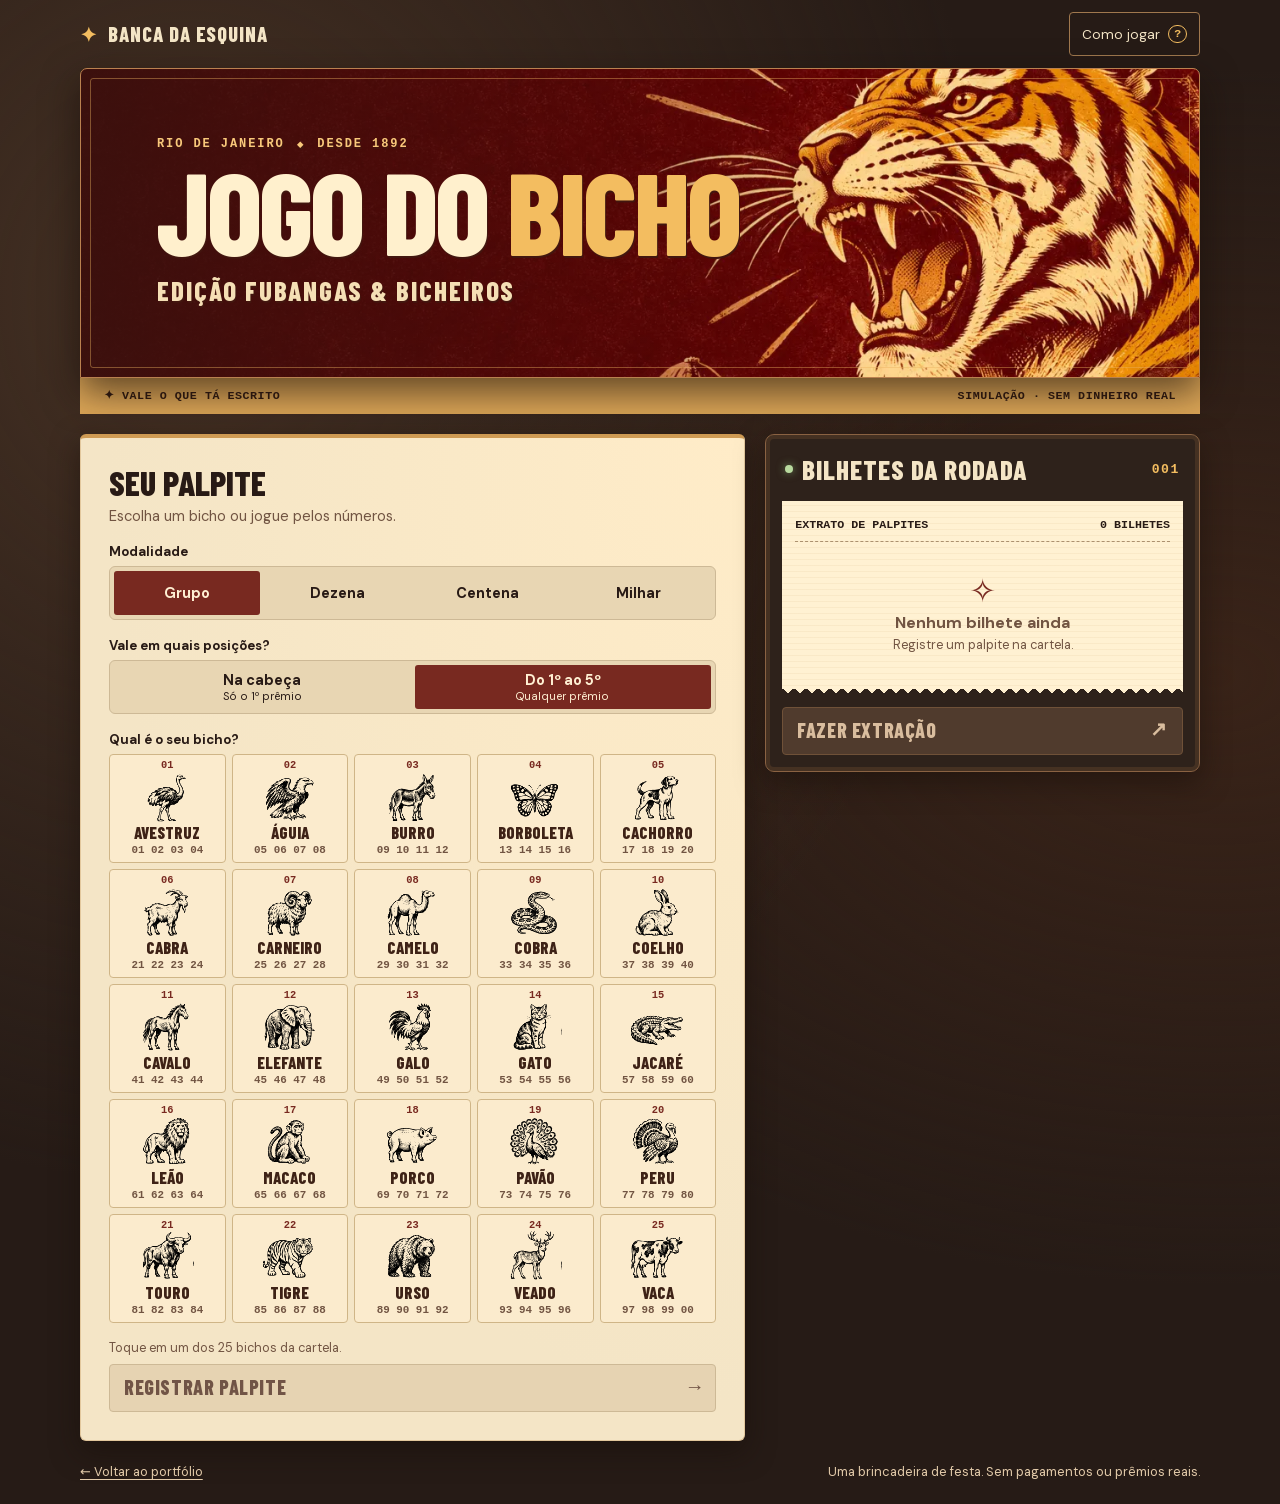
==== jogo-do-bicho/index.html @ a4965be5 "Add mobile jogo do bicho party simulator" ====
<!doctype html>
<html lang="pt-BR">
  <head>
    <meta charset="utf-8" />
    <meta name="viewport" content="width=device-width, initial-scale=1" />
    <meta name="theme-color" content="#261b16" />
    <meta name="description" content="Uma maquininha carioca de faz de conta. Escolha o bicho, registre o palpite e tire a sorte com os amigos." />
    <meta name="robots" content="noindex" />
    <link rel="canonical" href="https://gabes-machado.github.io/jogo-do-bicho/" />
    <link rel="icon" href="../assets/icons/favicon.svg" />
    <link rel="stylesheet" href="./jogo.css" />
    <script type="module" src="./jogo.mjs"></script>
    <title>Jogo do Bicho · Banca da Esquina</title>
  </head>
  <body>
    <div class="pagina">
      <header class="topo">
        <a class="marca" href="./"><span aria-hidden="true">✦</span> Banca da Esquina</a>
        <button class="ajuda" id="abrir-ajuda" type="button" aria-haspopup="dialog">Como jogar <span aria-hidden="true">?</span></button>
      </header>

      <main>
        <div class="letreiro">
          <div class="letreiro-texto">
            <p class="sobretitulo">Rio de Janeiro <span aria-hidden="true">◆</span> Desde 1892</p>
            <h1>Jogo do <em>Bicho</em></h1>
            <p class="edicao">Edição Fubangas &amp; Bicheiros</p>
          </div>
        </div>
        <div class="faixa">
          <span><span aria-hidden="true">✦</span> Vale o que tá escrito</span>
          <span>Simulação <span aria-hidden="true">·</span> Sem dinheiro real</span>
        </div>

        <noscript>Ative o JavaScript para usar a maquininha.</noscript>

        <div class="bancada">
          <section class="cartela" aria-labelledby="titulo-palpite">
            <header class="secao-cabecalho">
              <h2 id="titulo-palpite" tabindex="-1">Seu palpite</h2>
              <p>Escolha um bicho ou jogue pelos números.</p>
            </header>
            <form id="formulario">
              <fieldset>
                <legend>Modalidade</legend>
                <div class="segmentos">
                  <label><input type="radio" name="modalidade" value="grupo" checked />Grupo</label>
                  <label><input type="radio" name="modalidade" value="dezena" />Dezena</label>
                  <label><input type="radio" name="modalidade" value="centena" />Centena</label>
                  <label><input type="radio" name="modalidade" value="milhar" />Milhar</label>
                </div>
              </fieldset>

              <fieldset>
                <legend>Vale em quais posições?</legend>
                <div class="segmentos alcance">
                  <label><input type="radio" name="alcance" value="cabeca" />Na cabeça <small>Só o 1º prêmio</small></label>
                  <label><input type="radio" name="alcance" value="cercado" checked />Do 1º ao 5º <small>Qualquer prêmio</small></label>
                </div>
              </fieldset>

              <fieldset id="seletor-bichos">
                <legend>Qual é o seu bicho?</legend>
                <div class="bichos" id="bichos"></div>
              </fieldset>

              <div id="seletor-numero" class="campo-numero" hidden>
                <label for="numero" id="rotulo-numero">Número do palpite</label>
                <input id="numero" type="text" inputmode="numeric" autocomplete="off" pattern="[0-9]{2}" maxlength="2" placeholder="00" aria-describedby="dica-numero" disabled />
                <p class="dica" id="dica-numero"></p>
              </div>

              <div class="acoes-cartela">
                <p id="dica-registro" class="dica">Escolha um bicho para registrar.</p>
                <button class="botao botao-vermelho" id="registrar" type="submit" disabled>Registrar palpite <span aria-hidden="true">→</span></button>
              </div>
            </form>
          </section>

          <section class="maquininha" aria-labelledby="titulo-rodada">
            <header class="maquininha-topo">
              <span class="led" aria-hidden="true"></span>
              <h2 id="titulo-rodada" tabindex="-1">Bilhetes da rodada</h2>
              <span class="rodada-numero" id="numero-rodada">001</span>
            </header>

            <div class="papel">
              <section id="resultado" aria-labelledby="titulo-resultado" hidden>
                <header class="resultado-topo">
                  <h3 id="titulo-resultado">Deu no poste!</h3>
                  <p id="resumo-resultado"></p>
                </header>
                <ol class="premios" id="premios" aria-label="Prêmios sorteados"></ol>
              </section>
              <div class="bilhetes-topo"><span>Extrato de palpites</span><span id="total-bilhetes">0 bilhetes</span></div>
              <div class="vazio" id="sem-bilhetes">
                <span aria-hidden="true">✧</span>
                <p>Nenhum bilhete ainda</p>
                <small>Registre um palpite na cartela.</small>
              </div>
              <ol class="bilhetes" id="bilhetes" aria-label="Bilhetes registrados"></ol>
            </div>

            <div class="acoes-rodada">
              <button class="botao botao-dourado" type="button" id="sortear" disabled>Fazer extração <span aria-hidden="true">↗</span></button>
              <button class="botao botao-dourado" type="button" id="nova-rodada" hidden>Nova rodada <span aria-hidden="true">→</span></button>
              <button class="mais-palpite" type="button" id="mais-palpite" hidden>+ Registrar outro palpite</button>
            </div>
            <p class="status" id="status" role="status" aria-atomic="true"></p>
          </section>
        </div>
      </main>

      <footer class="rodape">
        <a href="../">← Voltar ao portfólio</a>
        <span>Uma brincadeira de festa. Sem pagamentos ou prêmios reais.</span>
      </footer>
    </div>

    <dialog id="ajuda" aria-labelledby="titulo-ajuda">
      <div class="ajuda-topo">
        <h2 id="titulo-ajuda">Como jogar</h2>
        <form method="dialog"><button class="fechar" aria-label="Fechar instruções" autofocus>×</button></form>
      </div>
      <ol>
        <li><strong>Escolha um palpite.</strong> Em Grupo, toque num dos 25 bichos. Em Dezena, Centena e Milhar, digite 2, 3 ou 4 algarismos.</li>
        <li><strong>Escolha onde vale.</strong> Na cabeça só conta o 1º prêmio. Do 1º ao 5º, vale qualquer uma das cinco posições.</li>
        <li><strong>Registre os bilhetes e faça a extração.</strong> Todo mundo na mesma rodada concorre ao mesmo sorteio. A maquininha confere os acertos.</li>
      </ol>
      <p>Exemplo: se sair <strong>0088</strong>, a dezena é <strong>88</strong>, a centena é <strong>088</strong> e o bicho é <strong>Tigre</strong>, porque 88 pertence ao grupo 22.</p>
      <p class="fontes">
        <a href="https://www.gov.br/fazenda/pt-br/composicao/orgaos/secretaria-de-premios-e-apostas/arquivos/arquivos-pdf/sei_46908324_nota_tecnica_3826-1.pdf">Tabela tradicional</a>
        <a href="https://revistaagcrj.rio.br/index.php/ojs/article/view/6">História no Rio</a>
      </p>
    </dialog>
  </body>
</html>
---- jogo-do-bicho/jogo.css ----
@font-face {
  font-family: "Barlow Condensed";
  src: url("./assets/barlow-condensed-800.woff2") format("woff2");
  font-style: normal;
  font-weight: 800;
  font-display: swap;
}

@font-face {
  font-family: "DM Sans";
  src: url("./assets/dm-sans.woff2") format("woff2");
  font-style: normal;
  font-weight: 400 700;
  font-display: swap;
}

:root {
  color-scheme: dark;
  --fundo: #261b16;
  --papel: #f4e5c6;
  --tinta: #281a15;
  --suave: #715442;
  --vinho: #782920;
  --ouro: #f3bd60;
  --linha: #cdb996;
  --titulo: "Barlow Condensed", "Arial Narrow", sans-serif;
  --mono: ui-monospace, "Courier New", monospace;
  font-family: "DM Sans", system-ui, sans-serif;
  color: var(--papel);
  background: var(--fundo);
}

*, *::before, *::after { box-sizing: border-box; }
[hidden] { display: none !important; }

body {
  margin: 0;
  background:
    radial-gradient(ellipse at 15% 20%, #443023 0%, transparent 52%),
    radial-gradient(ellipse at 95% 45%, #392318 0%, transparent 52%),
    var(--fundo);
}

h1, h2, h3, p { margin: 0; }
a { color: inherit; }
button, input { font: inherit; }
button { cursor: pointer; }
button:disabled { cursor: default; }
:focus-visible { outline: 2px solid #277067; outline-offset: 3px; }
.topo :focus-visible, .maquininha :focus-visible, .rodape :focus-visible {
  outline-color: var(--ouro);
}

.pagina {
  width: min(1120px, calc(100% - 48px));
  margin-inline: auto;
}

.topo {
  min-height: 68px;
  display: flex;
  align-items: center;
  justify-content: space-between;
  gap: 12px;
}

.marca {
  font: 800 1.27rem/1 var(--titulo);
  letter-spacing: .045em;
  text-transform: uppercase;
  text-decoration: none;
}

.marca span { color: var(--ouro); margin-right: .27em; }

.ajuda {
  display: flex;
  min-height: 44px;
  align-items: center;
  gap: 8px;
  padding: 0 12px;
  border: 1px solid #a0784e;
  border-radius: 4px;
  color: var(--papel);
  background: transparent;
  font-size: .84rem;
  white-space: nowrap;
}

.ajuda span {
  display: grid;
  place-items: center;
  width: 1.16rem;
  height: 1.16rem;
  border: 1px solid currentColor;
  border-radius: 50%;
  color: var(--ouro);
  font: 700 .72rem/1 var(--mono);
}

.letreiro {
  position: relative;
  display: flex;
  align-items: center;
  min-height: 310px;
  overflow: hidden;
  border: 1px solid #ba814f;
  border-radius: 7px 7px 0 0;
  box-shadow: 0 14px 36px #160d08a0;
  background:
    linear-gradient(90deg, #39110eee, #54150a00 68%),
    url("./assets/rio-tigre.webp") right 24% / 100% auto no-repeat,
    #501610;
}

.letreiro::after {
  position: absolute;
  inset: 9px;
  border: 1px solid #e9b0616b;
  border-radius: 3px;
  content: "";
  pointer-events: none;
}

.letreiro-texto {
  position: relative;
  z-index: 1;
  padding: 24px 0 28px clamp(24px, 6vw, 76px);
  text-shadow: 1px 2px 0 #42160f;
}

.sobretitulo {
  color: #f9c97b;
  font: 700 .75rem/1.4 var(--mono);
  letter-spacing: .16em;
  text-transform: uppercase;
}

.sobretitulo span { margin-inline: .4em; font-size: .68em; }

h1 {
  margin: 5px 0 10px;
  color: #fff0cd;
  font: 800 clamp(4.1rem, 9vw, 8rem)/.93 var(--titulo);
  letter-spacing: -.025em;
  text-transform: uppercase;
}

h1 em { color: var(--ouro); font-style: normal; }

.edicao {
  color: #f5dfb5;
  font: 800 clamp(1rem, 2.3vw, 1.65rem)/1.2 var(--titulo);
  letter-spacing: .075em;
  text-transform: uppercase;
}

.faixa {
  display: flex;
  justify-content: space-between;
  align-items: center;
  gap: 6px 14px;
  padding: 10px clamp(12px, 3vw, 24px);
  background: #dca657;
  color: #311b12;
  font: 700 .73rem/1.4 var(--mono);
  letter-spacing: .045em;
  text-transform: uppercase;
}

.bancada {
  display: grid;
  grid-template-columns: minmax(0, 1.53fr) minmax(0, 1fr);
  align-items: start;
  gap: 20px;
  margin-top: 20px;
}

.cartela {
  min-width: 0;
  border: 1px solid #e2c79c;
  border-top: 4px solid #cf9b54;
  border-radius: 6px;
  padding: clamp(14px, 2.6vw, 28px);
  color-scheme: light;
  color: var(--tinta);
  background: radial-gradient(ellipse at top right, #ffecc8, var(--papel) 68%);
  box-shadow: 0 10px 28px #180f0a8c;
}

h2 { font: 800 2.15rem/.98 var(--titulo); text-transform: uppercase; }
.secao-cabecalho p { margin-top: 6px; color: var(--suave); font-size: .92rem; }

fieldset {
  min-inline-size: 0;
  margin: 17px 0 0;
  padding: 0;
  border: 0;
}

legend, .campo-numero > label {
  padding: 0;
  margin-bottom: 6px;
  font-size: .83rem;
  font-weight: 700;
}

.segmentos {
  display: grid;
  grid-template-columns: repeat(4, minmax(0, 1fr));
  gap: 4px;
  padding: 4px;
  border: 1px solid var(--linha);
  border-radius: 6px;
  background: #e8d6b3;
}

.segmentos label, .bicho {
  position: relative;
  display: grid;
  cursor: pointer;
  user-select: none;
}

.segmentos label {
  min-height: 44px;
  place-content: center;
  justify-items: center;
  padding: 4px 1px;
  border-radius: 3px;
  font-size: clamp(.77rem, 1.9vw, .9rem);
  font-weight: 700;
}

.segmentos label:has(:checked) { color: #fff0d3; background: var(--vinho); }
.segmentos label:has(:focus-visible), .bicho:has(:focus-visible) {
  outline: 2px solid #277067;
  outline-offset: 2px;
  z-index: 1;
}

.segmentos input, .bicho input {
  position: absolute;
  width: 1px;
  height: 1px;
  margin: 0;
  opacity: 0;
}

.alcance { grid-template-columns: 1fr 1fr; }
.alcance label small { font-size: .69rem; font-weight: 400; }

.bichos {
  display: grid;
  gap: 6px;
  grid-template-columns: repeat(5, minmax(0, 1fr));
}

.bicho {
  min-width: 0;
  align-content: start;
  justify-items: center;
  padding: 5px 1px 5px;
  border: 1px solid #cfb587;
  border-radius: 4px;
  color: #3e2216;
  background: #fbebcd;
}

.bicho:has(:checked) {
  border-color: var(--vinho);
  box-shadow: inset 0 0 0 2px var(--vinho);
  background: #efd19c;
}

.segmentos label:has(:disabled), .bicho:has(:disabled) { cursor: default; }

@media (hover: hover) {
  .bicho:hover:not(:has(:disabled)), .segmentos label:hover:not(:has(:checked, :disabled)) {
    background-color: #f2d8a8;
  }
}

.gravura {
  display: block;
  width: 100%;
  max-width: 54px;
  aspect-ratio: 1;
  background: url("./assets/bichos.webp") 0 0 / 500% 500% no-repeat;
  filter: grayscale(1) contrast(1.7);
  mix-blend-mode: multiply;
}

.bicho-grupo {
  color: var(--vinho);
  font: 700 .65rem/1 var(--mono);
}

.bicho-nome {
  font: 800 clamp(.76rem, 2.4vw, 1.04rem)/1 var(--titulo);
  text-transform: uppercase;
}

.bicho-dezenas {
  margin-top: 4px;
  color: var(--suave);
  font: 600 clamp(.46rem, 1.47vw, .68rem)/1.1 var(--mono);
  white-space: nowrap;
}

.campo-numero { display: grid; margin-top: 17px; }

.campo-numero input {
  width: 100%;
  max-width: 10rem;
  padding: .28em .35em;
  border: 1px solid #98794e;
  border-radius: 4px;
  color: var(--tinta);
  background: #fff6df;
  font: 700 1.85rem/1.2 var(--mono);
  letter-spacing: .1em;
}

.campo-numero .dica { margin-top: 6px; }
.dica { color: var(--suave); font-size: .79rem; }

.acoes-cartela {
  display: flex;
  flex-direction: column;
  gap: 8px;
  margin-top: 16px;
}

.botao {
  display: flex;
  min-height: 48px;
  width: 100%;
  align-items: center;
  justify-content: space-between;
  gap: 10px;
  padding: 8px 14px;
  border: 1px solid transparent;
  border-radius: 4px;
  font: 800 1.24rem/1 var(--titulo);
  letter-spacing: .03em;
  text-transform: uppercase;
}

.botao span { font-family: var(--mono); }
.botao-vermelho { color: #fff0d3; background: var(--vinho); }
.botao-vermelho:disabled { color: #715446; background: #e6d3b2; border-color: var(--linha); }
.botao-dourado { color: #2b1a10; background: var(--ouro); }
.botao-dourado:disabled { color: #d9bd9e; background: #503b2d; border-color: #6f5138; }

.maquininha {
  position: sticky;
  top: 16px;
  min-width: 0;
  padding: 16px;
  border: 1px solid #8a6242;
  border-radius: 9px;
  background: #2e221b;
  box-shadow: inset 0 0 0 4px #453122, 0 10px 28px #180f0a8c;
}

.maquininha-topo {
  display: flex;
  align-items: center;
  gap: 9px;
  margin-bottom: 13px;
  padding: 5px 3px;
}

.maquininha-topo h2 { font-size: clamp(1.17rem, 3.4vw, 1.67rem); letter-spacing: .035em; }

.led {
  flex: 0 0 8px;
  height: 8px;
  border-radius: 50%;
  background: #b9db9f;
  box-shadow: 0 0 8px #aff69980;
}

.rodada-numero {
  margin-left: auto;
  color: var(--ouro);
  font: 700 .82rem/1 var(--mono);
  letter-spacing: .12em;
}

.papel {
  padding: 16px 13px 19px;
  color: var(--tinta);
  background:
    repeating-linear-gradient(0deg, #a36e2010 0 1px, transparent 1px 6px),
    #fff1d2;
  clip-path: polygon(0 0, 100% 0, 100% calc(100% - 5px), 0 calc(100% - 5px));
  position: relative;
}

.papel::after {
  position: absolute;
  left: 0;
  right: 0;
  bottom: 0;
  height: 9px;
  content: "";
  background:
    linear-gradient(135deg, transparent 50%, #2e221b 50%) 0 0 / 12px 10px,
    linear-gradient(225deg, transparent 50%, #2e221b 50%) 0 0 / 12px 10px;
}

.bilhetes-topo {
  display: flex;
  justify-content: space-between;
  gap: 8px;
  border-bottom: 1px dashed #ac916f;
  padding-bottom: 8px;
  font: 700 clamp(.63rem, 2.1vw, .73rem)/1.4 var(--mono);
  text-transform: uppercase;
}

.vazio {
  padding: 28px 0 25px;
  color: var(--suave);
  text-align: center;
}

.vazio span { color: var(--vinho); font-size: 2rem; }
.vazio p { font-weight: 700; }
.vazio small { font-size: .79rem; }

.bilhetes, .premios { list-style: none; margin: 0; padding: 0; }
.bilhetes { max-height: 19rem; overflow: auto; overscroll-behavior: contain; }

.bilhete, .premio {
  display: grid;
  align-items: center;
  gap: 7px;
  border-bottom: 1px dashed #ac916f;
  padding: 7px 0;
}

.bilhete { grid-template-columns: auto minmax(0, 1fr) auto; }
.bilhete:last-child { border-bottom: 0; padding-bottom: 0; }

.bilhete-numero, .premio-posicao, .premio-grupo {
  font: 700 .72rem/1 var(--mono);
  color: var(--suave);
}

.bilhete-dados { display: grid; gap: 2px; }
.bilhete-dados strong { font-size: .92rem; }
.bilhete-dados small { color: var(--suave); font-size: .72rem; }
.bilhete-situacao { color: var(--suave); font-size: .71rem; text-align: right; }
.bilhete.acertou .bilhete-situacao { color: #21533d; font-weight: 700; }

.resultado-topo h3 { color: var(--vinho); font: 800 2.05rem/.95 var(--titulo); text-transform: uppercase; }
.resultado-topo p { color: var(--suave); margin-top: 5px; font-size: .81rem; }
.premios { margin: 6px 0 14px; }
.premio { grid-template-columns: 1.3rem 3.4rem 24px minmax(0, 1fr) auto; }
.premio:first-child .milhar { color: var(--vinho); }
.milhar { font: 700 1.14rem/1.1 var(--mono); }
.premio-bicho { font-size: .84rem; font-weight: 700; }

.acoes-rodada { display: grid; gap: 6px; margin-top: 9px; }

.mais-palpite {
  min-height: 44px;
  border: 0;
  color: var(--papel);
  background: transparent;
  text-decoration: underline;
  text-underline-offset: 3px;
  font-size: .84rem;
}

.status:not(:empty) { margin-top: 7px; color: #e9d2b2; font-size: .79rem; }
noscript { display: block; padding: 12px 0; }

.rodape {
  display: flex;
  flex-wrap: wrap;
  justify-content: space-between;
  gap: 9px 14px;
  padding: 22px 0 max(24px, env(safe-area-inset-bottom));
  color: #e3cbaa;
  font-size: .8rem;
}

.rodape a, .fontes a { text-underline-offset: 3px; }

dialog {
  width: min(480px, calc(100% - 24px));
  max-height: calc(100% - 24px);
  padding: 20px;
  border: 2px solid #b57c42;
  border-radius: 7px;
  color: var(--tinta);
  background: var(--papel);
}

dialog::backdrop { background: #190e0be0; }
.ajuda-topo { display: flex; justify-content: space-between; align-items: center; gap: 10px; }

.fechar {
  width: 44px;
  height: 44px;
  border: 1px solid #9f7350;
  border-radius: 4px;
  color: var(--vinho);
  background: transparent;
  font-size: 1.5rem;
}

dialog ol { display: grid; gap: 9px; padding-left: 1.4em; }
dialog li, dialog p { font-size: .9rem; }
.fontes { display: flex; flex-wrap: wrap; gap: 6px 16px; margin-top: 12px; color: var(--vinho); }

@media (max-width: 760px) {
  .pagina { width: min(540px, calc(100% - 24px)); }
  .topo { min-height: 58px; }
  .letreiro {
    min-height: 218px;
    background:
      linear-gradient(90deg, #37100de8 5%, #4c140b96 55%, transparent 78%),
      url("./assets/rio-tigre.webp") right 36% / auto 125% no-repeat,
      #501610;
  }
  h1 { max-width: min-content; font-size: clamp(3rem, 12vw, 4.5rem); }
  .sobretitulo { font-size: .58rem; letter-spacing: .115em; }
  .edicao { font-size: .95rem; letter-spacing: .035em; }
  .faixa { font-size: .58rem; letter-spacing: 0; }
  .bancada { grid-template-columns: 1fr; gap: 14px; margin-top: 14px; }
  .maquininha { position: static; }
  .gravura { max-width: 50px; }
  .acoes-cartela {
    position: sticky;
    z-index: 2;
    bottom: 0;
    padding: 8px 0 max(8px, env(safe-area-inset-bottom));
    background: var(--papel);
    box-shadow: 0 -7px 10px var(--papel);
  }
}

@media (max-width: 365px) {
  .cartela { padding-inline: 10px; }
  .bichos { gap: 3px; }
  .bicho-nome { font-size: .7rem; }
  .bicho-dezenas { font-size: .45rem; }
}
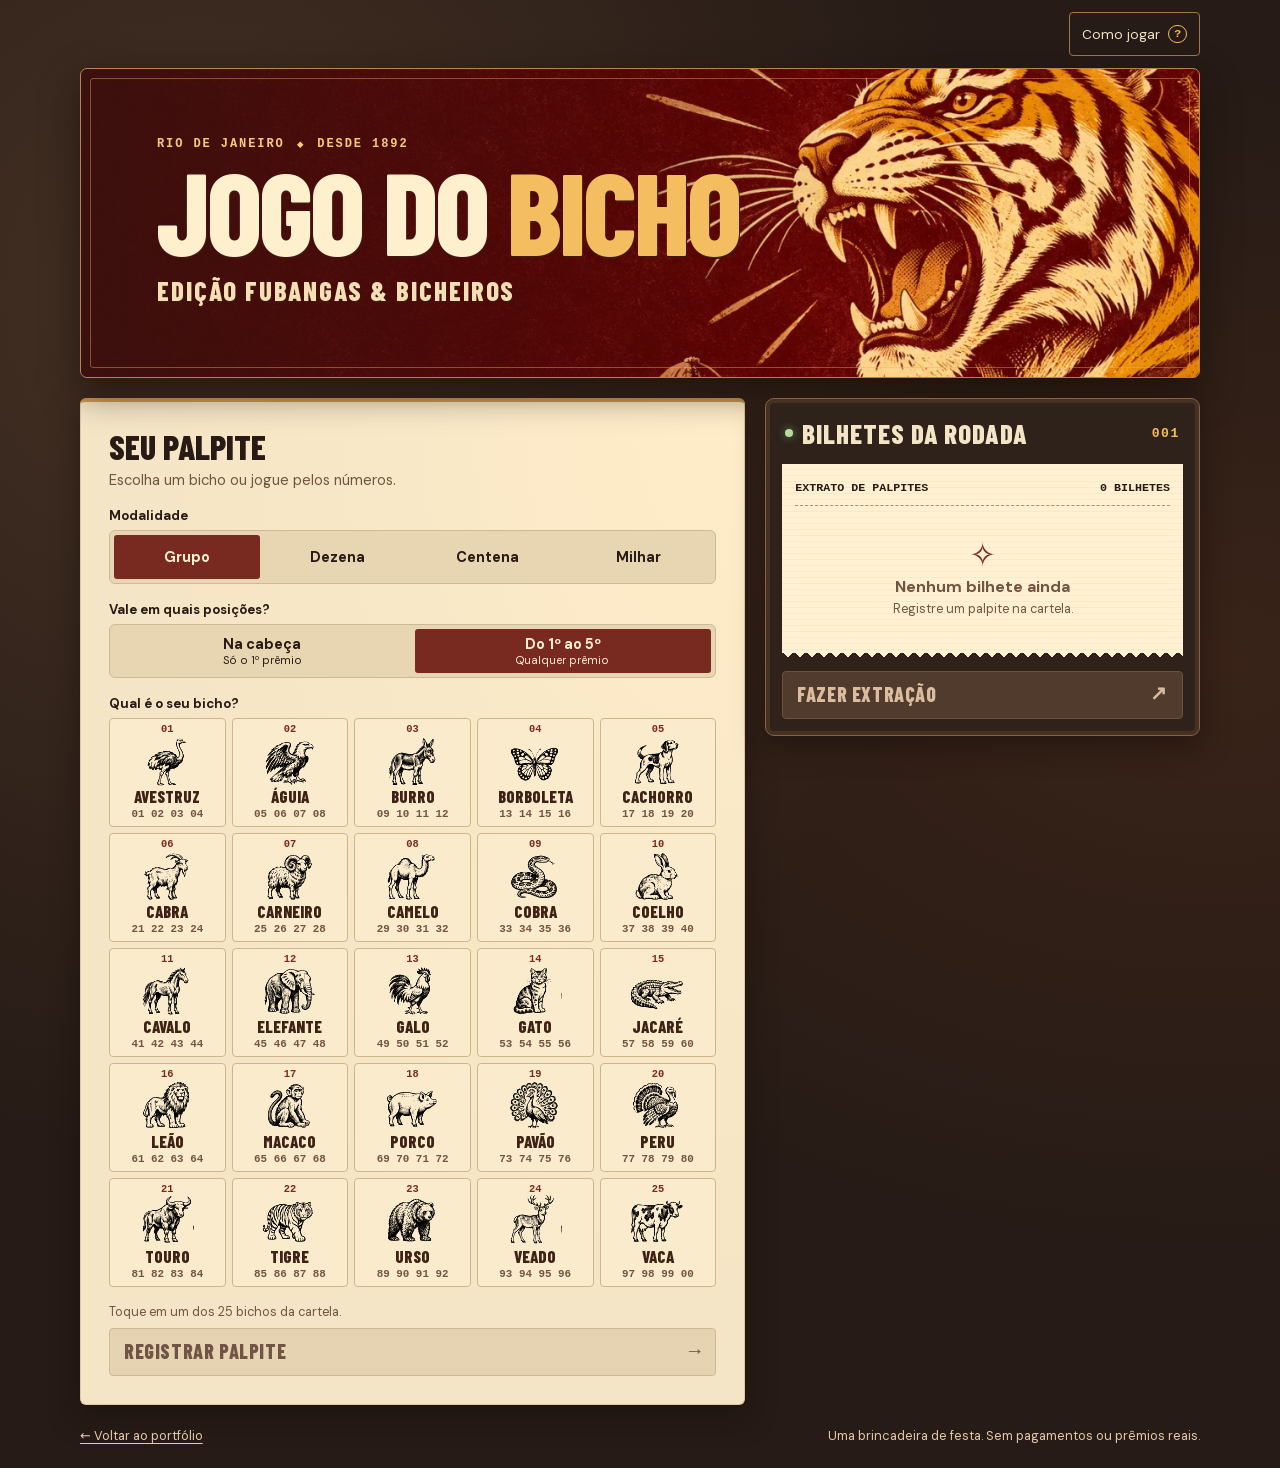
==== commit 63e7b3b9: "Share jogo do bicho receipts as PNGs" ====
--- a/jogo-do-bicho/index.html
+++ b/jogo-do-bicho/index.html
@@ -15,7 +15,6 @@
   <body>
     <div class="pagina">
       <header class="topo">
-        <a class="marca" href="./"><span aria-hidden="true">✦</span> Banca da Esquina</a>
         <button class="ajuda" id="abrir-ajuda" type="button" aria-haspopup="dialog">Como jogar <span aria-hidden="true">?</span></button>
       </header>
 
@@ -26,10 +25,6 @@
             <h1>Jogo do <em>Bicho</em></h1>
             <p class="edicao">Edição Fubangas &amp; Bicheiros</p>
           </div>
-        </div>
-        <div class="faixa">
-          <span><span aria-hidden="true">✦</span> Vale o que tá escrito</span>
-          <span>Simulação <span aria-hidden="true">·</span> Sem dinheiro real</span>
         </div>
 
         <noscript>Ative o JavaScript para usar a maquininha.</noscript>
@@ -103,6 +98,11 @@
 
             <div class="acoes-rodada">
               <button class="botao botao-dourado" type="button" id="sortear" disabled>Fazer extração <span aria-hidden="true">↗</span></button>
+              <div class="acoes-extrato" id="acoes-extrato" hidden>
+                <button class="botao botao-compartilhar" type="button" id="compartilhar-extrato" disabled>Compartilhar no WhatsApp <span aria-hidden="true">↗</span></button>
+                <a id="baixar-extrato" hidden>Baixar PNG</a>
+                <p class="status" id="status-extrato" role="status"></p>
+              </div>
               <button class="botao botao-dourado" type="button" id="nova-rodada" hidden>Nova rodada <span aria-hidden="true">→</span></button>
               <button class="mais-palpite" type="button" id="mais-palpite" hidden>+ Registrar outro palpite</button>
             </div>
--- a/jogo-do-bicho/jogo.css
+++ b/jogo-do-bicho/jogo.css
@@ -60,18 +60,8 @@
   min-height: 68px;
   display: flex;
   align-items: center;
-  justify-content: space-between;
-  gap: 12px;
-}
-
-.marca {
-  font: 800 1.27rem/1 var(--titulo);
-  letter-spacing: .045em;
-  text-transform: uppercase;
-  text-decoration: none;
-}
-
-.marca span { color: var(--ouro); margin-right: .27em; }
+  justify-content: flex-end;
+}
 
 .ajuda {
   display: flex;
@@ -105,7 +95,7 @@
   min-height: 310px;
   overflow: hidden;
   border: 1px solid #ba814f;
-  border-radius: 7px 7px 0 0;
+  border-radius: 7px;
   box-shadow: 0 14px 36px #160d08a0;
   background:
     linear-gradient(90deg, #39110eee, #54150a00 68%),
@@ -152,19 +142,6 @@
   color: #f5dfb5;
   font: 800 clamp(1rem, 2.3vw, 1.65rem)/1.2 var(--titulo);
   letter-spacing: .075em;
-  text-transform: uppercase;
-}
-
-.faixa {
-  display: flex;
-  justify-content: space-between;
-  align-items: center;
-  gap: 6px 14px;
-  padding: 10px clamp(12px, 3vw, 24px);
-  background: #dca657;
-  color: #311b12;
-  font: 700 .73rem/1.4 var(--mono);
-  letter-spacing: .045em;
   text-transform: uppercase;
 }
 
@@ -465,6 +442,20 @@
 .premio-bicho { font-size: .84rem; font-weight: 700; }
 
 .acoes-rodada { display: grid; gap: 6px; margin-top: 9px; }
+
+.acoes-extrato { display: grid; margin-bottom: 5px; }
+.botao-compartilhar { color: #fff2d7; background: #295742; }
+.botao-compartilhar:disabled { color: #ddd0ba; background: #3f4031; }
+
+.acoes-extrato a {
+  display: grid;
+  min-height: 44px;
+  place-items: center;
+  justify-self: center;
+  padding-inline: 10px;
+  font-size: .84rem;
+  text-underline-offset: 3px;
+}
 
 .mais-palpite {
   min-height: 44px;
@@ -531,7 +522,6 @@
   h1 { max-width: min-content; font-size: clamp(3rem, 12vw, 4.5rem); }
   .sobretitulo { font-size: .58rem; letter-spacing: .115em; }
   .edicao { font-size: .95rem; letter-spacing: .035em; }
-  .faixa { font-size: .58rem; letter-spacing: 0; }
   .bancada { grid-template-columns: 1fr; gap: 14px; margin-top: 14px; }
   .maquininha { position: static; }
   .gravura { max-width: 50px; }
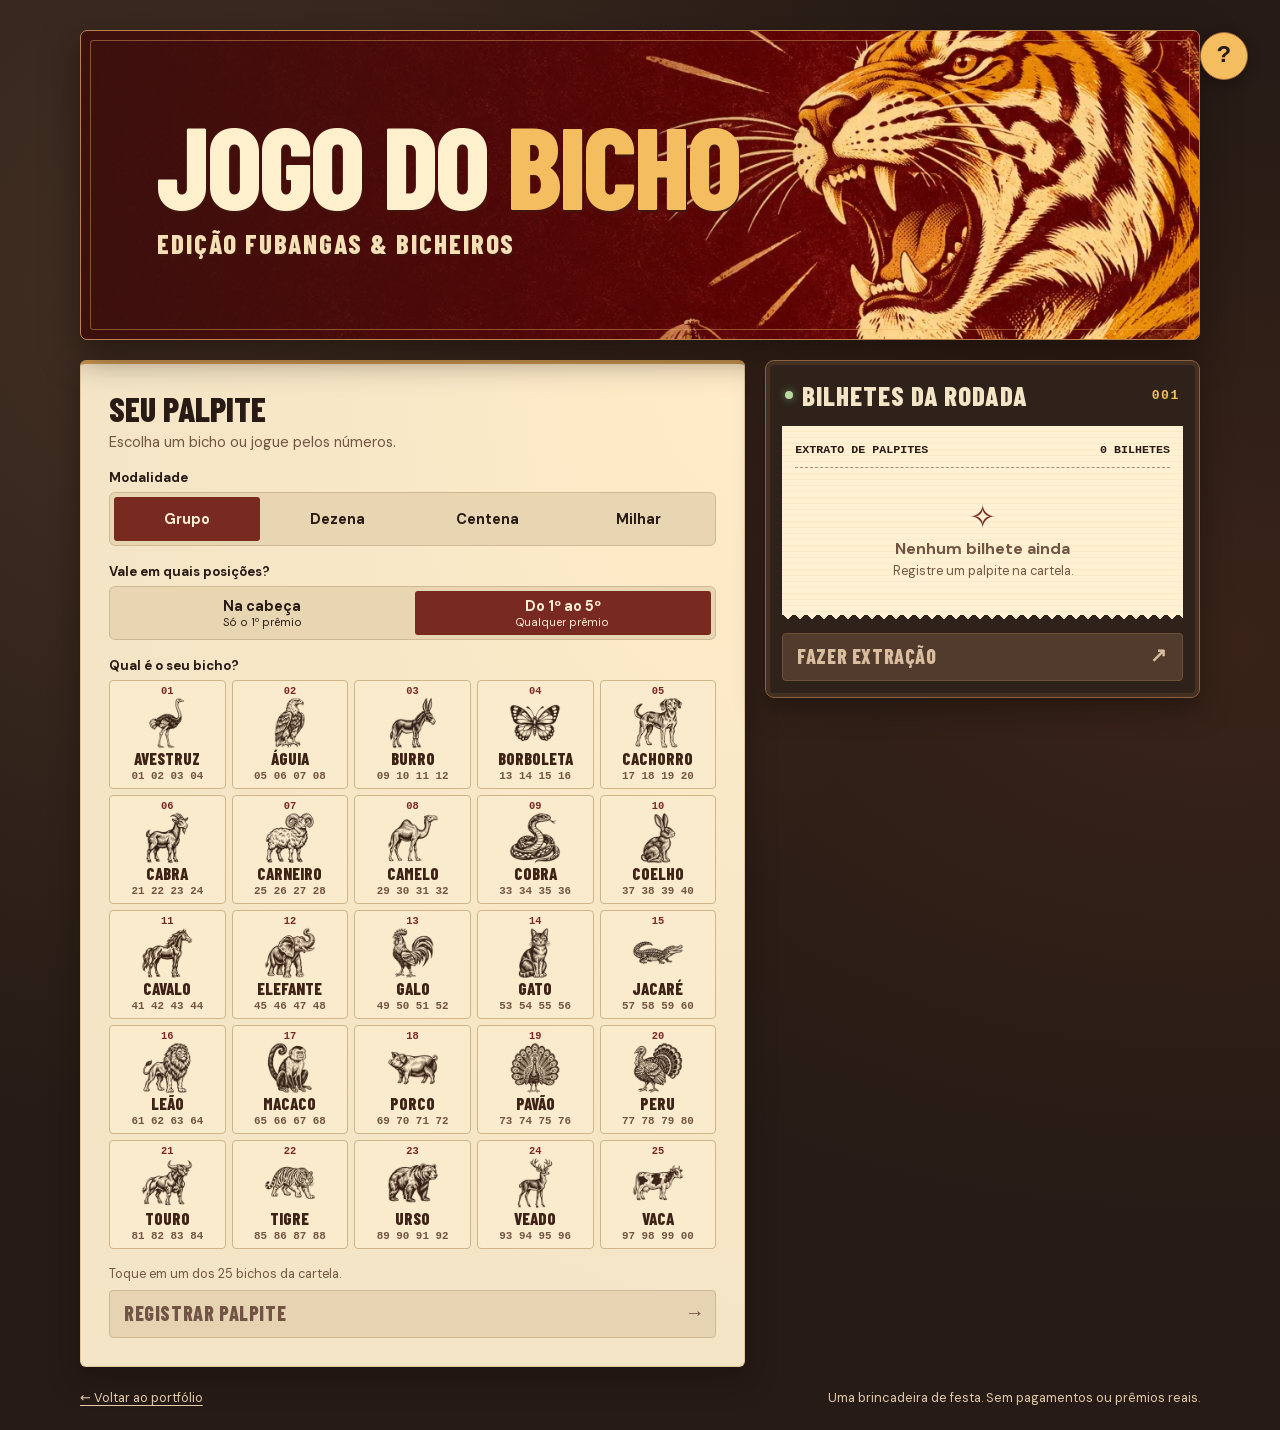
==== commit 53471ecc: "Float the jogo do bicho help button" ====
--- a/jogo-do-bicho/index.html
+++ b/jogo-do-bicho/index.html
@@ -13,15 +13,11 @@
     <title>Jogo do Bicho · Banca da Esquina</title>
   </head>
   <body>
+    <button class="ajuda" id="abrir-ajuda" type="button" aria-label="Como jogar" aria-haspopup="dialog" aria-controls="ajuda" title="Como jogar">?</button>
     <div class="pagina">
-      <header class="topo">
-        <button class="ajuda" id="abrir-ajuda" type="button" aria-haspopup="dialog">Como jogar <span aria-hidden="true">?</span></button>
-      </header>
-
       <main>
         <div class="letreiro">
           <div class="letreiro-texto">
-            <p class="sobretitulo">Rio de Janeiro <span aria-hidden="true">◆</span> Desde 1892</p>
             <h1>Jogo do <em>Bicho</em></h1>
             <p class="edicao">Edição Fubangas &amp; Bicheiros</p>
           </div>
@@ -122,16 +118,46 @@
         <h2 id="titulo-ajuda">Como jogar</h2>
         <form method="dialog"><button class="fechar" aria-label="Fechar instruções" autofocus>×</button></form>
       </div>
-      <ol>
-        <li><strong>Escolha um palpite.</strong> Em Grupo, toque num dos 25 bichos. Em Dezena, Centena e Milhar, digite 2, 3 ou 4 algarismos.</li>
-        <li><strong>Escolha onde vale.</strong> Na cabeça só conta o 1º prêmio. Do 1º ao 5º, vale qualquer uma das cinco posições.</li>
-        <li><strong>Registre os bilhetes e faça a extração.</strong> Todo mundo na mesma rodada concorre ao mesmo sorteio. A maquininha confere os acertos.</li>
-      </ol>
-      <p>Exemplo: se sair <strong>0088</strong>, a dezena é <strong>88</strong>, a centena é <strong>088</strong> e o bicho é <strong>Tigre</strong>, porque 88 pertence ao grupo 22.</p>
-      <p class="fontes">
-        <a href="https://www.gov.br/fazenda/pt-br/composicao/orgaos/secretaria-de-premios-e-apostas/arquivos/arquivos-pdf/sei_46908324_nota_tecnica_3826-1.pdf">Tabela tradicional</a>
-        <a href="https://revistaagcrj.rio.br/index.php/ojs/article/view/6">História no Rio</a>
-      </p>
+      <div class="ajuda-conteudo" tabindex="0" role="region" aria-label="Regras da rodada">
+        <section aria-labelledby="regras-rodada">
+          <h3 id="regras-rodada">Como funciona a rodada</h3>
+          <p>Registre um bilhete para cada palpite. Quando todos estiverem prontos, toque em <strong>Fazer extração</strong>. A maquininha sorteia cinco números de quatro algarismos, do 1º ao 5º prêmio. Todos os bilhetes da rodada são conferidos com esse mesmo resultado.</p>
+        </section>
+
+        <section aria-labelledby="regras-modalidades">
+          <h3 id="regras-modalidades">O que precisa bater?</h3>
+          <table class="regras-tabela">
+            <caption>Se o número sorteado for <strong>0088</strong></caption>
+            <thead><tr><th scope="col">Modalidade</th><th scope="col">O que conferir</th><th scope="col">Acerta com</th></tr></thead>
+            <tbody>
+              <tr><th scope="row">Grupo</th><td>O bicho da dezena final</td><td><strong>Tigre</strong></td></tr>
+              <tr><th scope="row">Dezena</th><td>Os 2 últimos algarismos</td><td><strong>88</strong></td></tr>
+              <tr><th scope="row">Centena</th><td>Os 3 últimos algarismos</td><td><strong>088</strong></td></tr>
+              <tr><th scope="row">Milhar</th><td>Os 4 algarismos na ordem</td><td><strong>0088</strong></td></tr>
+            </tbody>
+          </table>
+          <p>Cada bicho tem quatro dezenas na cartela. O Tigre, grupo 22, cobre 85, 86, 87 e 88. Se sair 0088, quem jogou <strong>Tigre em Grupo</strong> acerta, ao passo que quem jogou <strong>87 em Dezena</strong> erra. O final <strong>00</strong> é da Vaca. Guarde os zeros à esquerda em palpites como 088 e 0088.</p>
+        </section>
+
+        <section aria-labelledby="regras-posicoes">
+          <h3 id="regras-posicoes">Em quais posições vale?</h3>
+          <ul>
+            <li><strong>Na cabeça.</strong> Confira somente o 1º prêmio.</li>
+            <li><strong>Do 1º ao 5º.</strong> Basta acertar em qualquer uma das cinco posições. O mesmo bilhete pode acertar em mais de uma.</li>
+          </ul>
+        </section>
+
+        <section class="regras-exemplo" aria-labelledby="regras-zebra">
+          <h3 id="regras-zebra">Por que ninguém ganhou?</h3>
+          <p>É possível que nenhum palpite bata nas posições que valem para o seu bilhete. Imagine que saiu <strong>3152 (Galo) em 1º</strong> e <strong>0088 (Tigre) em 2º</strong>. Se todo mundo jogou Tigre <strong>Na cabeça</strong>, ninguém acerta, porque só o 1º prêmio conta. O bilhete de Tigre <strong>Do 1º ao 5º</strong> acertaria no 2º.</p>
+          <p>Na maquininha, abaixo de cada bilhete, dá para ver o que foi conferido e por que ele acertou ou errou.</p>
+        </section>
+
+        <p class="fontes">
+          <a href="https://www.gov.br/fazenda/pt-br/composicao/orgaos/secretaria-de-premios-e-apostas/arquivos/arquivos-pdf/sei_46908324_nota_tecnica_3826-1.pdf">Tabela tradicional</a>
+          <a href="https://revistaagcrj.rio.br/index.php/ojs/article/view/6">História no Rio</a>
+        </p>
+      </div>
     </dialog>
   </body>
 </html>
--- a/jogo-do-bicho/jogo.css
+++ b/jogo-do-bicho/jogo.css
@@ -47,46 +47,36 @@
 button { cursor: pointer; }
 button:disabled { cursor: default; }
 :focus-visible { outline: 2px solid #277067; outline-offset: 3px; }
-.topo :focus-visible, .maquininha :focus-visible, .rodape :focus-visible {
+.maquininha :focus-visible, .rodape :focus-visible {
   outline-color: var(--ouro);
 }
 
 .pagina {
   width: min(1120px, calc(100% - 48px));
   margin-inline: auto;
-}
-
-.topo {
-  min-height: 68px;
-  display: flex;
-  align-items: center;
-  justify-content: flex-end;
+  padding-top: clamp(12px, 2.5vw, 30px);
 }
 
 .ajuda {
-  display: flex;
-  min-height: 44px;
-  align-items: center;
-  gap: 8px;
-  padding: 0 12px;
-  border: 1px solid #a0784e;
-  border-radius: 4px;
-  color: var(--papel);
-  background: transparent;
-  font-size: .84rem;
-  white-space: nowrap;
-}
-
-.ajuda span {
+  position: fixed;
+  z-index: 3;
+  top: calc(clamp(20px, 3.5vw, 32px) + env(safe-area-inset-top));
+  right: calc(clamp(20px, 3.5vw, 32px) + env(safe-area-inset-right));
   display: grid;
   place-items: center;
-  width: 1.16rem;
-  height: 1.16rem;
-  border: 1px solid currentColor;
+  width: 48px;
+  height: 48px;
+  padding: 0;
+  border: 1px solid #a16837;
   border-radius: 50%;
-  color: var(--ouro);
-  font: 700 .72rem/1 var(--mono);
-}
+  color: var(--tinta);
+  background: var(--ouro);
+  box-shadow: 0 3px 12px #160d08a0;
+  font: 700 1.5rem/1 var(--mono);
+}
+
+.ajuda:hover { background: #ffd48a; }
+.ajuda:focus-visible { outline-color: #fff0cd; box-shadow: 0 0 0 5px var(--vinho); }
 
 .letreiro {
   position: relative;
@@ -119,15 +109,6 @@
   text-shadow: 1px 2px 0 #42160f;
 }
 
-.sobretitulo {
-  color: #f9c97b;
-  font: 700 .75rem/1.4 var(--mono);
-  letter-spacing: .16em;
-  text-transform: uppercase;
-}
-
-.sobretitulo span { margin-inline: .4em; font-size: .68em; }
-
 h1 {
   margin: 5px 0 10px;
   color: #fff0cd;
@@ -262,10 +243,9 @@
   display: block;
   width: 100%;
   max-width: 54px;
+  height: auto;
   aspect-ratio: 1;
-  background: url("./assets/bichos.webp") 0 0 / 500% 500% no-repeat;
-  filter: grayscale(1) contrast(1.7);
-  mix-blend-mode: multiply;
+  object-fit: contain;
 }
 
 .bicho-grupo {
@@ -432,6 +412,7 @@
 .bilhete-dados small { color: var(--suave); font-size: .72rem; }
 .bilhete-situacao { color: var(--suave); font-size: .71rem; text-align: right; }
 .bilhete.acertou .bilhete-situacao { color: #21533d; font-weight: 700; }
+.bilhete-conferencia { grid-column: 2 / -1; color: var(--suave); font-size: .78rem; line-height: 1.4; }
 
 .resultado-topo h3 { color: var(--vinho); font: 800 2.05rem/.95 var(--titulo); text-transform: uppercase; }
 .resultado-topo p { color: var(--suave); margin-top: 5px; font-size: .81rem; }
@@ -485,15 +466,58 @@
 dialog {
   width: min(480px, calc(100% - 24px));
   max-height: calc(100% - 24px);
-  padding: 20px;
+  padding: 0;
   border: 2px solid #b57c42;
   border-radius: 7px;
+  color-scheme: light;
   color: var(--tinta);
   background: var(--papel);
 }
 
+#ajuda[open] { display: grid; grid-template-rows: auto minmax(0, 1fr); }
 dialog::backdrop { background: #190e0be0; }
-.ajuda-topo { display: flex; justify-content: space-between; align-items: center; gap: 10px; }
+.ajuda-topo {
+  display: flex;
+  justify-content: space-between;
+  align-items: center;
+  gap: 10px;
+  padding: 12px 16px;
+  border-bottom: 1px solid var(--linha);
+}
+
+.ajuda-conteudo {
+  display: grid;
+  gap: 17px;
+  padding: 15px 16px 18px;
+  overflow-y: auto;
+  overscroll-behavior: contain;
+  font-size: .88rem;
+  line-height: 1.45;
+}
+
+.ajuda-conteudo:focus-visible { outline-offset: -3px; }
+
+.ajuda-conteudo h3 {
+  margin-bottom: 6px;
+  color: var(--vinho);
+  font: 800 1.3rem/1.1 var(--titulo);
+  text-transform: uppercase;
+}
+
+.ajuda-conteudo p + p { margin-top: 8px; }
+.ajuda-conteudo ul { display: grid; gap: 5px; margin: 0; padding-left: 1.3em; }
+.regras-tabela { width: 100%; margin-bottom: 8px; border-collapse: collapse; font-size: .81rem; }
+
+.regras-tabela caption {
+  padding: 0 0 6px;
+  color: var(--suave);
+  text-align: left;
+}
+
+.regras-tabela th, .regras-tabela td { padding: 5px 6px; border-bottom: 1px solid var(--linha); text-align: left; }
+.regras-tabela thead { background: #e8d6b3; }
+.regras-tabela td:last-child { font-family: var(--mono); }
+.regras-exemplo { padding: 10px 12px; border-left: 3px solid var(--vinho); background: #ffefcf; }
 
 .fechar {
   width: 44px;
@@ -505,13 +529,10 @@
   font-size: 1.5rem;
 }
 
-dialog ol { display: grid; gap: 9px; padding-left: 1.4em; }
-dialog li, dialog p { font-size: .9rem; }
-.fontes { display: flex; flex-wrap: wrap; gap: 6px 16px; margin-top: 12px; color: var(--vinho); }
+.fontes { display: flex; flex-wrap: wrap; gap: 6px 16px; color: var(--vinho); }
 
 @media (max-width: 760px) {
   .pagina { width: min(540px, calc(100% - 24px)); }
-  .topo { min-height: 58px; }
   .letreiro {
     min-height: 218px;
     background:
@@ -520,7 +541,6 @@
       #501610;
   }
   h1 { max-width: min-content; font-size: clamp(3rem, 12vw, 4.5rem); }
-  .sobretitulo { font-size: .58rem; letter-spacing: .115em; }
   .edicao { font-size: .95rem; letter-spacing: .035em; }
   .bancada { grid-template-columns: 1fr; gap: 14px; margin-top: 14px; }
   .maquininha { position: static; }
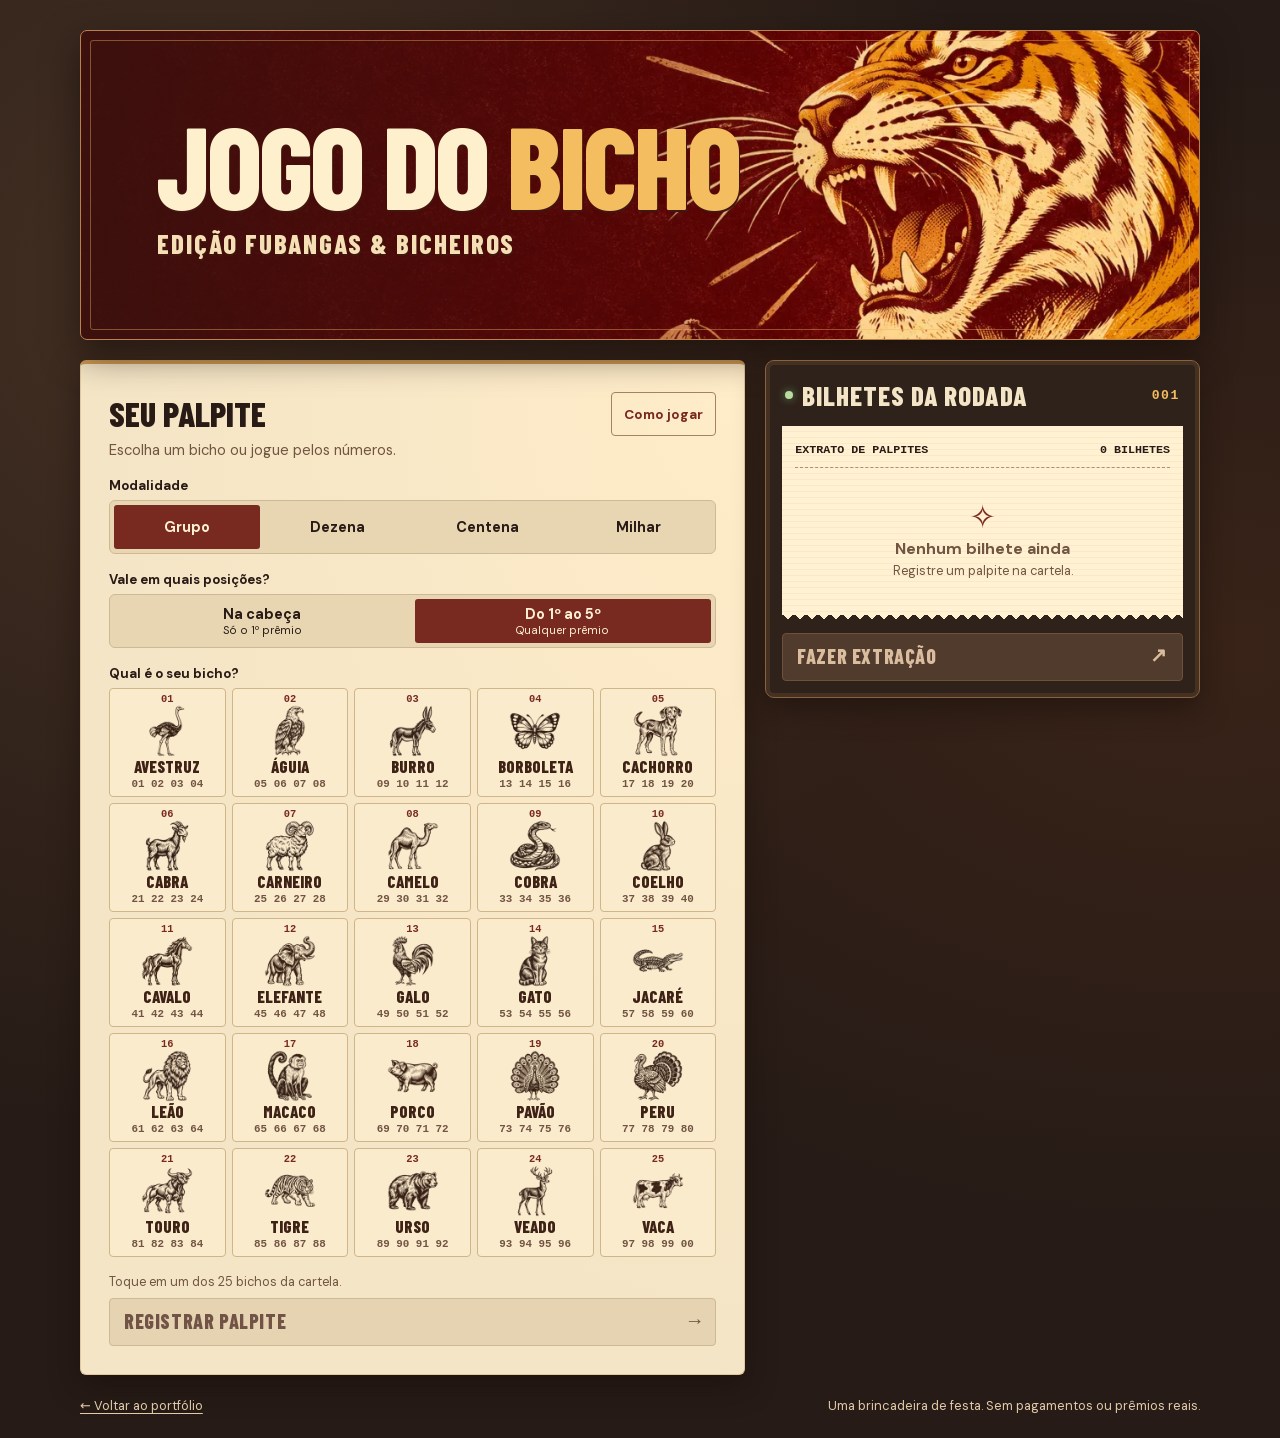
==== commit 978ca65d: "Place help beside the ticket form heading" ====
--- a/jogo-do-bicho/index.html
+++ b/jogo-do-bicho/index.html
@@ -13,7 +13,6 @@
     <title>Jogo do Bicho · Banca da Esquina</title>
   </head>
   <body>
-    <button class="ajuda" id="abrir-ajuda" type="button" aria-label="Como jogar" aria-haspopup="dialog" aria-controls="ajuda" title="Como jogar">?</button>
     <div class="pagina">
       <main>
         <div class="letreiro">
@@ -29,6 +28,7 @@
           <section class="cartela" aria-labelledby="titulo-palpite">
             <header class="secao-cabecalho">
               <h2 id="titulo-palpite" tabindex="-1">Seu palpite</h2>
+              <button class="ajuda" id="abrir-ajuda" type="button" aria-haspopup="dialog" aria-controls="ajuda">Como jogar</button>
               <p>Escolha um bicho ou jogue pelos números.</p>
             </header>
             <form id="formulario">
--- a/jogo-do-bicho/jogo.css
+++ b/jogo-do-bicho/jogo.css
@@ -57,27 +57,6 @@
   padding-top: clamp(12px, 2.5vw, 30px);
 }
 
-.ajuda {
-  position: fixed;
-  z-index: 3;
-  top: calc(clamp(20px, 3.5vw, 32px) + env(safe-area-inset-top));
-  right: calc(clamp(20px, 3.5vw, 32px) + env(safe-area-inset-right));
-  display: grid;
-  place-items: center;
-  width: 48px;
-  height: 48px;
-  padding: 0;
-  border: 1px solid #a16837;
-  border-radius: 50%;
-  color: var(--tinta);
-  background: var(--ouro);
-  box-shadow: 0 3px 12px #160d08a0;
-  font: 700 1.5rem/1 var(--mono);
-}
-
-.ajuda:hover { background: #ffd48a; }
-.ajuda:focus-visible { outline-color: #fff0cd; box-shadow: 0 0 0 5px var(--vinho); }
-
 .letreiro {
   position: relative;
   display: flex;
@@ -147,7 +126,28 @@
 }
 
 h2 { font: 800 2.15rem/.98 var(--titulo); text-transform: uppercase; }
-.secao-cabecalho p { margin-top: 6px; color: var(--suave); font-size: .92rem; }
+
+.secao-cabecalho {
+  display: grid;
+  grid-template-columns: minmax(0, 1fr) auto;
+  align-items: center;
+  gap: 4px 12px;
+}
+
+.secao-cabecalho p { grid-column: 1 / -1; color: var(--suave); font-size: .92rem; }
+
+.ajuda {
+  min-height: 44px;
+  padding: 0 12px;
+  border: 1px solid #a58261;
+  border-radius: 4px;
+  color: var(--vinho);
+  background: transparent;
+  font-size: .84rem;
+  font-weight: 700;
+}
+
+.ajuda:hover { background: #e8d6b3; }
 
 fieldset {
   min-inline-size: 0;
